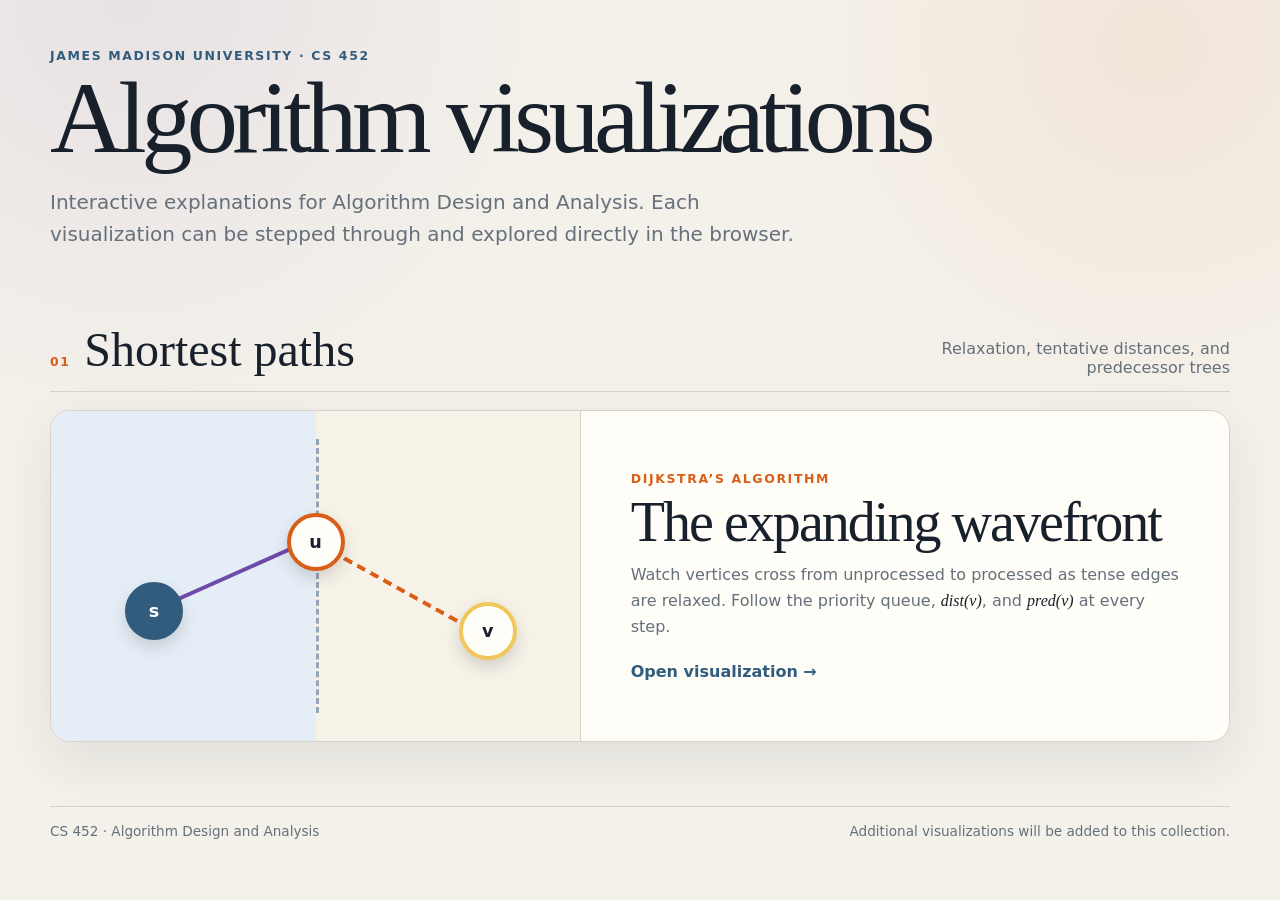
==== index.html @ d9c37bb4 "Add visualization catalog and Dijkstra wavefront" ====
<!doctype html>
<html lang="en">
<head>
  <meta charset="utf-8">
  <meta name="viewport" content="width=device-width, initial-scale=1">
  <meta name="description" content="Interactive visualizations for CS 452: Algorithm Design and Analysis.">
  <title>CS 452 Visualizations</title>
  <link rel="stylesheet" href="site.css">
</head>
<body>
  <main>
    <header class="site-header">
      <p class="eyebrow">James Madison University · CS 452</p>
      <h1>Algorithm visualizations</h1>
      <p class="lede">Interactive explanations for Algorithm Design and Analysis. Each visualization can be stepped through and explored directly in the browser.</p>
    </header>

    <section aria-labelledby="shortest-paths-heading">
      <div class="section-heading">
        <div>
          <p class="section-number">01</p>
          <h2 id="shortest-paths-heading">Shortest paths</h2>
        </div>
        <p>Relaxation, tentative distances, and predecessor trees</p>
      </div>

      <div class="visualization-list">
        <a class="visualization-card" href="dijkstra-wavefront/">
          <div class="preview" aria-hidden="true">
            <div class="preview-half processed"></div>
            <div class="preview-half unprocessed"></div>
            <div class="preview-wavefront"></div>
            <div class="preview-edge edge-one"></div>
            <div class="preview-edge edge-two"></div>
            <span class="preview-node source">s</span>
            <span class="preview-node frontier">u</span>
            <span class="preview-node target">v</span>
          </div>
          <div class="card-copy">
            <p class="topic">Dijkstra’s algorithm</p>
            <h3>The expanding wavefront</h3>
            <p>Watch vertices cross from unprocessed to processed as tense edges are relaxed. Follow the priority queue, <span class="math">dist(v)</span>, and <span class="math">pred(v)</span> at every step.</p>
            <span class="open-label">Open visualization <span aria-hidden="true">→</span></span>
          </div>
        </a>
      </div>
    </section>

    <footer>
      <p>CS 452 · Algorithm Design and Analysis</p>
      <p>Additional visualizations will be added to this collection.</p>
    </footer>
  </main>
</body>
</html>
---- site.css ----
:root {
  color-scheme: light;
  --page: #f4f1ea;
  --paper: #fffdf8;
  --ink: #18212b;
  --muted: #65707b;
  --line: #d8d3c8;
  --blue-pale: #e5eef6;
  --blue: #315c7d;
  --gold: #f1c75b;
  --orange: #d95f19;
  --purple: #6f4ba8;
  --radius: 20px;
  font-family: Inter, ui-sans-serif, system-ui, -apple-system, BlinkMacSystemFont, "Segoe UI", sans-serif;
}

* {
  box-sizing: border-box;
}

body {
  margin: 0;
  background:
    radial-gradient(circle at 10% 0%, rgba(111, 75, 168, 0.09), transparent 28rem),
    radial-gradient(circle at 90% 5%, rgba(217, 95, 25, 0.08), transparent 24rem),
    var(--page);
  color: var(--ink);
}

main {
  width: min(1180px, calc(100% - 2rem));
  min-height: 100vh;
  margin: 0 auto;
  padding: 3rem 0 2rem;
}

.site-header {
  max-width: 920px;
  margin-bottom: 4.5rem;
}

.eyebrow,
.topic,
.section-number {
  margin: 0;
  color: var(--blue);
  font-size: 0.78rem;
  font-weight: 800;
  letter-spacing: 0.13em;
  text-transform: uppercase;
}

h1,
h2,
h3 {
  font-family: Georgia, "Times New Roman", serif;
  font-weight: 500;
}

h1 {
  margin: 0.45rem 0 0;
  font-size: clamp(3rem, 8vw, 6.7rem);
  letter-spacing: -0.055em;
  line-height: 0.94;
}

.lede {
  max-width: 760px;
  margin: 1.2rem 0 0;
  color: var(--muted);
  font-size: clamp(1.05rem, 2vw, 1.25rem);
  line-height: 1.6;
}

.section-heading {
  display: flex;
  align-items: end;
  justify-content: space-between;
  gap: 1.5rem;
  margin-bottom: 1.1rem;
  padding-bottom: 0.9rem;
  border-bottom: 1px solid var(--line);
}

.section-heading > div {
  display: flex;
  align-items: baseline;
  gap: 0.85rem;
}

.section-heading h2 {
  margin: 0;
  font-size: clamp(1.9rem, 4vw, 3rem);
}

.section-heading > p {
  max-width: 390px;
  margin: 0;
  color: var(--muted);
  text-align: right;
}

.section-number {
  color: var(--orange);
}

.visualization-list {
  display: grid;
  gap: 1rem;
}

.visualization-card {
  display: grid;
  grid-template-columns: minmax(300px, 0.9fr) minmax(320px, 1.1fr);
  overflow: hidden;
  border: 1px solid var(--line);
  border-radius: var(--radius);
  background: var(--paper);
  color: inherit;
  text-decoration: none;
  box-shadow: 0 20px 55px rgba(35, 42, 49, 0.09);
  transition: transform 160ms ease, box-shadow 160ms ease, border-color 160ms ease;
}

.visualization-card:hover {
  transform: translateY(-3px);
  border-color: #aaa398;
  box-shadow: 0 24px 65px rgba(35, 42, 49, 0.14);
}

.visualization-card:focus-visible {
  outline: 4px solid rgba(49, 92, 125, 0.34);
  outline-offset: 4px;
}

.preview {
  position: relative;
  min-height: 330px;
  overflow: hidden;
  border-right: 1px solid var(--line);
}

.preview-half {
  position: absolute;
  inset-block: 0;
  width: 50%;
}

.preview-half.processed {
  left: 0;
  background: var(--blue-pale);
}

.preview-half.unprocessed {
  right: 0;
  background: #f7f2e8;
}

.preview-wavefront {
  position: absolute;
  top: 28px;
  bottom: 28px;
  left: 50%;
  border-left: 3px dashed rgba(49, 92, 125, 0.5);
}

.preview-node {
  position: absolute;
  z-index: 2;
  display: grid;
  width: 58px;
  height: 58px;
  place-items: center;
  border: 4px solid var(--gold);
  border-radius: 50%;
  background: var(--paper);
  color: var(--ink);
  font-size: 1.1rem;
  font-weight: 900;
  box-shadow: 0 7px 15px rgba(35, 42, 49, 0.17);
}

.preview-node.source {
  left: 14%;
  top: 52%;
  border-color: var(--blue);
  background: var(--blue);
  color: white;
}

.preview-node.frontier {
  left: calc(50% - 29px);
  top: 31%;
  border-color: var(--orange);
}

.preview-node.target {
  right: 12%;
  top: 58%;
}

.preview-edge {
  position: absolute;
  z-index: 1;
  height: 4px;
  transform-origin: left center;
}

.edge-one {
  left: 22%;
  top: 58%;
  width: 31%;
  background: var(--purple);
  transform: rotate(-24deg);
}

.edge-two {
  left: 53%;
  top: 42%;
  width: 31%;
  background: repeating-linear-gradient(90deg, var(--orange) 0 9px, transparent 9px 15px);
  transform: rotate(29deg);
}

.card-copy {
  align-self: center;
  padding: clamp(1.6rem, 4vw, 3.1rem);
}

.topic {
  color: var(--orange);
}

.card-copy h3 {
  margin: 0.5rem 0 0.8rem;
  font-size: clamp(2rem, 4.5vw, 3.5rem);
  letter-spacing: -0.035em;
  line-height: 1;
}

.card-copy p:not(.topic) {
  margin: 0;
  color: var(--muted);
  font-size: 1rem;
  line-height: 1.6;
}

.math {
  color: var(--ink);
  font-family: Georgia, "Times New Roman", serif;
  font-style: italic;
}

.open-label {
  display: inline-block;
  margin-top: 1.4rem;
  color: var(--blue);
  font-weight: 800;
}

footer {
  display: flex;
  justify-content: space-between;
  gap: 1rem;
  margin-top: 4rem;
  padding-top: 1rem;
  border-top: 1px solid var(--line);
  color: var(--muted);
  font-size: 0.85rem;
}

footer p {
  margin: 0;
}

@media (max-width: 760px) {
  main {
    padding-top: 1.6rem;
  }

  .site-header {
    margin-bottom: 3rem;
  }

  .section-heading {
    align-items: start;
    flex-direction: column;
  }

  .section-heading > p {
    text-align: left;
  }

  .visualization-card {
    grid-template-columns: 1fr;
  }

  .preview {
    min-height: 260px;
    border-right: 0;
    border-bottom: 1px solid var(--line);
  }

  footer {
    flex-direction: column;
  }
}

@media (prefers-reduced-motion: reduce) {
  .visualization-card {
    transition: none;
  }
}
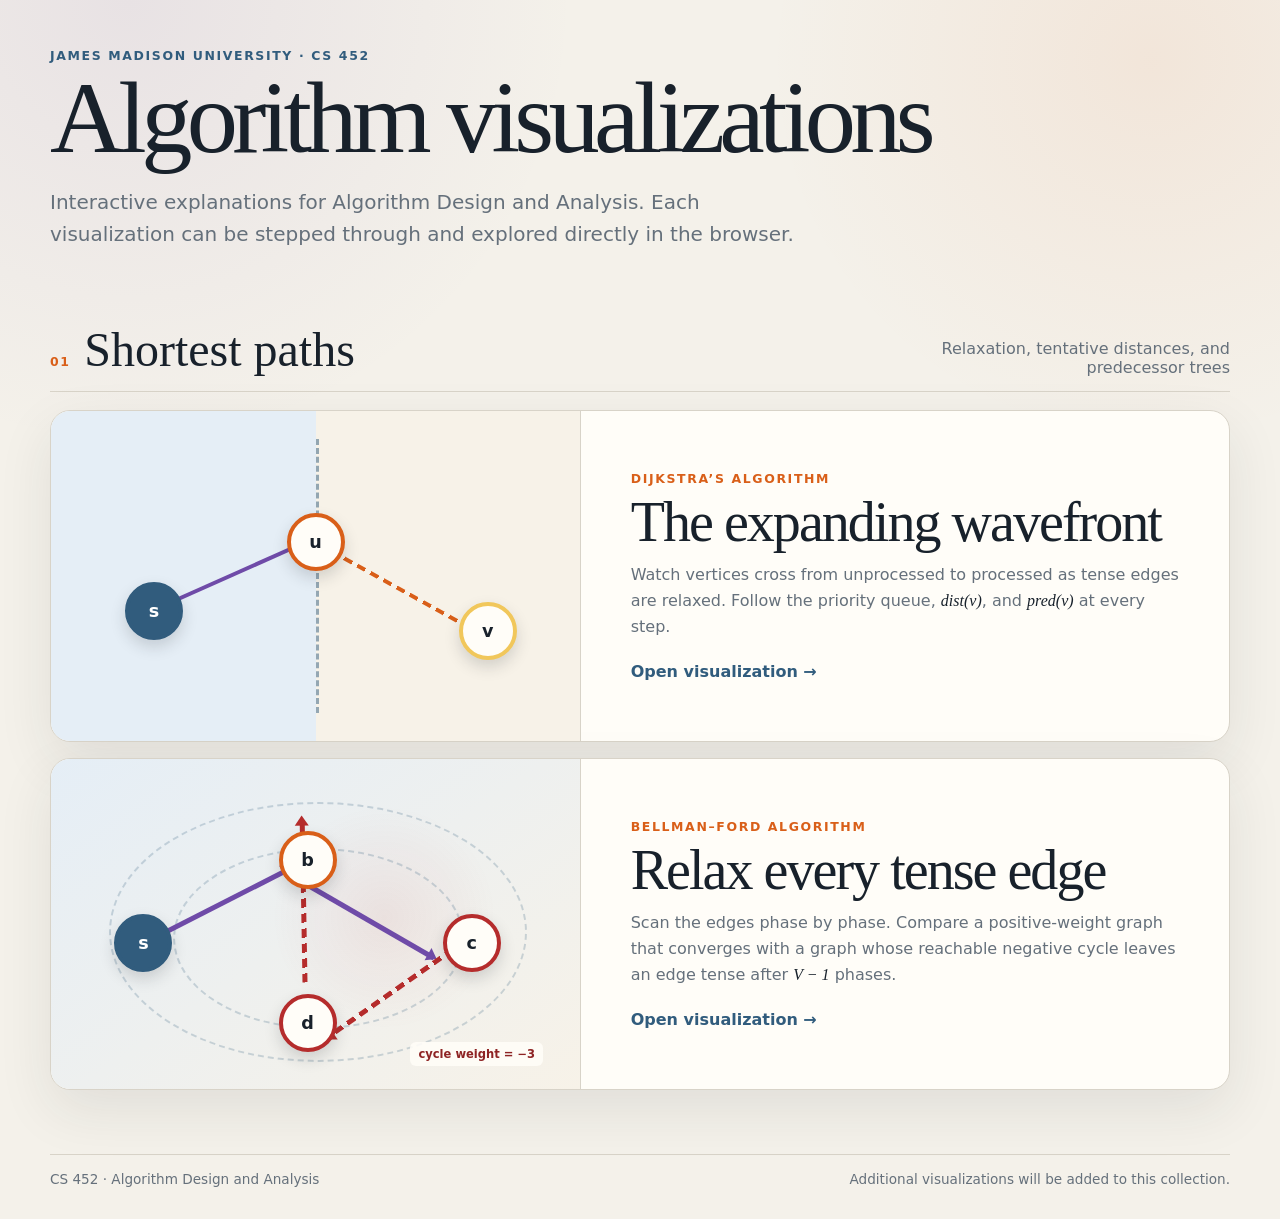
==== commit 2c1627bc: "Add Bellman-Ford visualization" ====
--- a/index.html
+++ b/index.html
@@ -43,6 +43,28 @@
             <span class="open-label">Open visualization <span aria-hidden="true">→</span></span>
           </div>
         </a>
+
+        <a class="visualization-card" href="bellman-ford/">
+          <div class="preview bellman-preview" aria-hidden="true">
+            <div class="phase-rings ring-one"></div>
+            <div class="phase-rings ring-two"></div>
+            <div class="bf-edge bf-edge-one"></div>
+            <div class="bf-edge bf-edge-two"></div>
+            <div class="bf-edge bf-edge-three negative"></div>
+            <div class="bf-edge bf-edge-four negative"></div>
+            <span class="preview-node bf-source">s</span>
+            <span class="preview-node bf-b">b</span>
+            <span class="preview-node bf-c">c</span>
+            <span class="preview-node bf-d">d</span>
+            <span class="cycle-total">cycle weight = −3</span>
+          </div>
+          <div class="card-copy">
+            <p class="topic">Bellman–Ford algorithm</p>
+            <h3>Relax every tense edge</h3>
+            <p>Scan the edges phase by phase. Compare a positive-weight graph that converges with a graph whose reachable negative cycle leaves an edge tense after <span class="math">V − 1</span> phases.</p>
+            <span class="open-label">Open visualization <span aria-hidden="true">→</span></span>
+          </div>
+        </a>
       </div>
     </section>
 
--- a/site.css
+++ b/site.css
@@ -222,6 +222,120 @@
   transform: rotate(29deg);
 }
 
+.bellman-preview {
+  background:
+    radial-gradient(circle at 63% 48%, rgba(181, 44, 44, 0.08), transparent 7rem),
+    linear-gradient(145deg, var(--blue-pale), #f7f2e8);
+}
+
+.phase-rings {
+  position: absolute;
+  border: 2px dashed rgba(49, 92, 125, 0.22);
+  border-radius: 50%;
+}
+
+.ring-one {
+  inset: 27% 22% 18% 23%;
+}
+
+.ring-two {
+  inset: 13% 10% 8% 11%;
+}
+
+.bf-edge {
+  position: absolute;
+  z-index: 1;
+  height: 5px;
+  background: var(--purple);
+  transform-origin: left center;
+}
+
+.bf-edge::after {
+  position: absolute;
+  top: -5px;
+  right: -3px;
+  width: 0;
+  height: 0;
+  border-top: 7px solid transparent;
+  border-bottom: 7px solid transparent;
+  border-left: 10px solid var(--purple);
+  content: "";
+}
+
+.bf-edge-one {
+  left: 20%;
+  top: 53%;
+  width: 28%;
+  transform: rotate(-27deg);
+}
+
+.bf-edge-two {
+  left: 49%;
+  top: 38%;
+  width: 27%;
+  transform: rotate(30deg);
+}
+
+.bf-edge-three {
+  left: 48%;
+  top: 67%;
+  width: 31%;
+  transform: rotate(-91deg);
+}
+
+.bf-edge-four {
+  left: 76%;
+  top: 57%;
+  width: 29%;
+  transform: rotate(145deg);
+}
+
+.bf-edge.negative {
+  background: repeating-linear-gradient(90deg, #b52c2c 0 9px, transparent 9px 15px);
+}
+
+.bf-edge.negative::after {
+  border-left-color: #b52c2c;
+}
+
+.preview-node.bf-source {
+  left: 12%;
+  top: 47%;
+  border-color: var(--blue);
+  background: var(--blue);
+  color: white;
+}
+
+.preview-node.bf-b {
+  left: 43%;
+  top: 22%;
+  border-color: var(--orange);
+}
+
+.preview-node.bf-c {
+  right: 15%;
+  top: 47%;
+  border-color: #b52c2c;
+}
+
+.preview-node.bf-d {
+  left: 43%;
+  bottom: 11%;
+  border-color: #b52c2c;
+}
+
+.cycle-total {
+  position: absolute;
+  right: 7%;
+  bottom: 7%;
+  padding: 0.3rem 0.5rem;
+  border-radius: 6px;
+  background: rgba(255, 253, 248, 0.9);
+  color: #8e2424;
+  font-size: 0.72rem;
+  font-weight: 900;
+}
+
 .card-copy {
   align-self: center;
   padding: clamp(1.6rem, 4vw, 3.1rem);
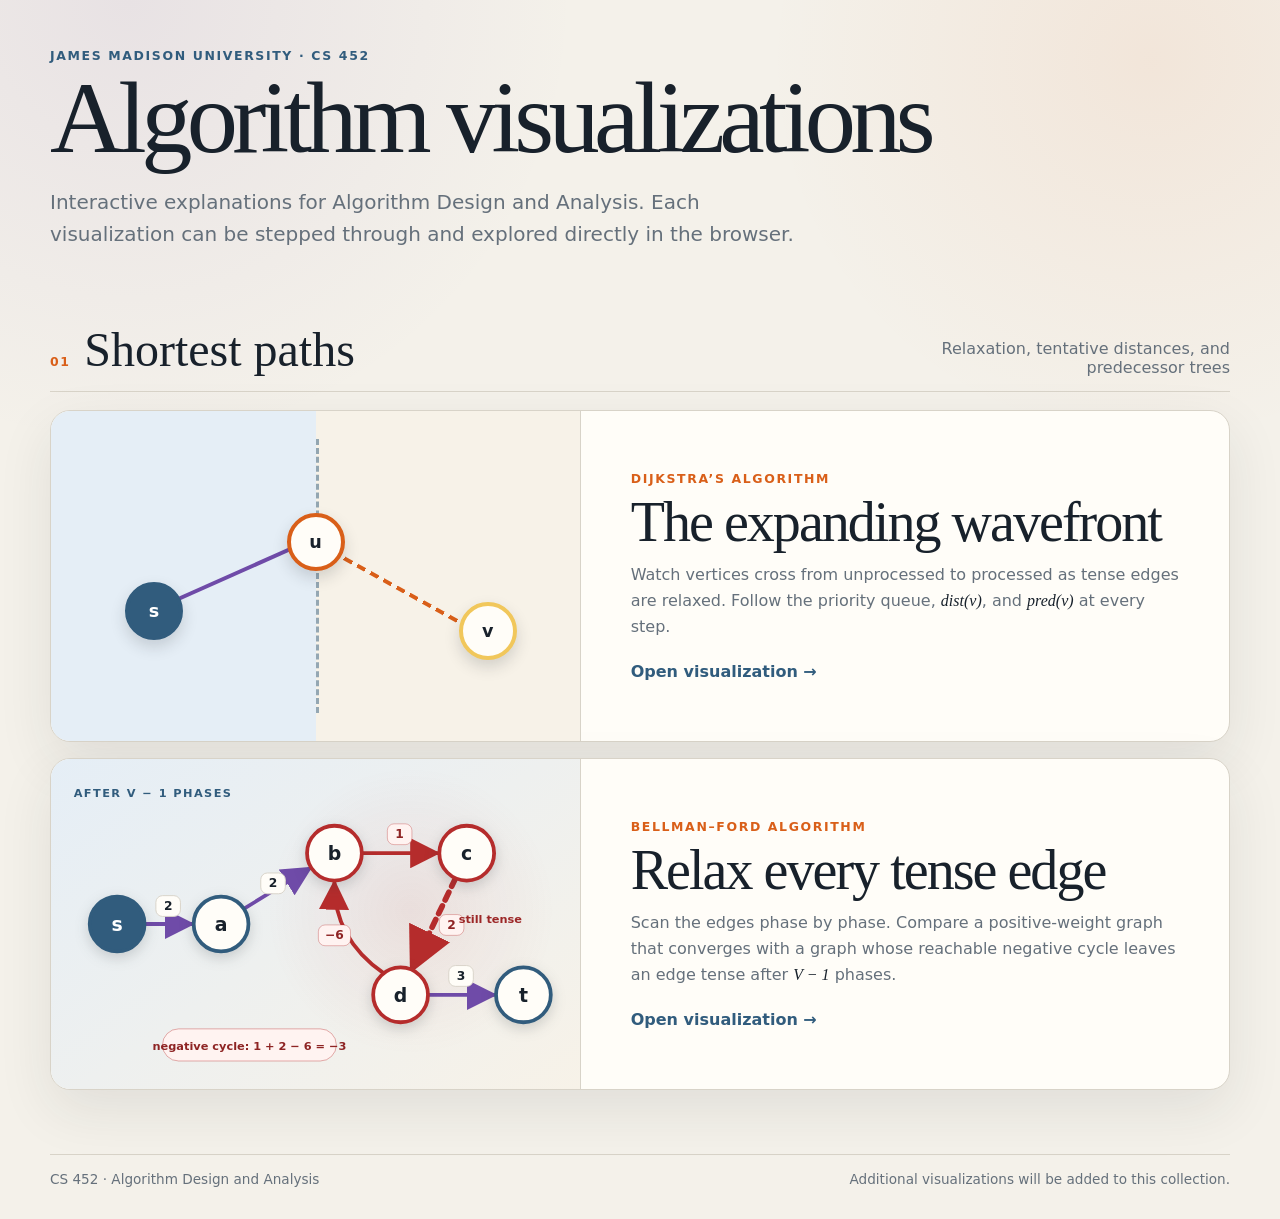
==== commit d2c49736: "Improve Bellman-Ford catalog preview" ====
--- a/index.html
+++ b/index.html
@@ -46,17 +46,45 @@
 
         <a class="visualization-card" href="bellman-ford/">
           <div class="preview bellman-preview" aria-hidden="true">
-            <div class="phase-rings ring-one"></div>
-            <div class="phase-rings ring-two"></div>
-            <div class="bf-edge bf-edge-one"></div>
-            <div class="bf-edge bf-edge-two"></div>
-            <div class="bf-edge bf-edge-three negative"></div>
-            <div class="bf-edge bf-edge-four negative"></div>
-            <span class="preview-node bf-source">s</span>
-            <span class="preview-node bf-b">b</span>
-            <span class="preview-node bf-c">c</span>
-            <span class="preview-node bf-d">d</span>
-            <span class="cycle-total">cycle weight = −3</span>
+            <svg class="bellman-thumbnail" viewBox="0 0 560 330" preserveAspectRatio="xMidYMid meet">
+              <defs>
+                <marker id="bf-arrow-normal" viewBox="0 0 10 10" refX="9" refY="5" markerWidth="8" markerHeight="8" orient="auto">
+                  <path d="M 0 0 L 10 5 L 0 10 z"></path>
+                </marker>
+                <marker id="bf-arrow-cycle" viewBox="0 0 10 10" refX="9" refY="5" markerWidth="8" markerHeight="8" orient="auto">
+                  <path d="M 0 0 L 10 5 L 0 10 z"></path>
+                </marker>
+              </defs>
+
+              <text class="bf-phase-label" x="24" y="31">AFTER V − 1 PHASES</text>
+
+              <path class="bf-path normal" d="M 99 165 L 149 165"></path>
+              <path class="bf-path normal" d="M 204 149 L 274 106"></path>
+              <path class="bf-path cycle" d="M 329 90 L 409 90"></path>
+              <path class="bf-path cycle tense" d="M 428 117 L 382 213"></path>
+              <path class="bf-path cycle" d="M 352 217 Q 299 180 300 121"></path>
+              <path class="bf-path normal" d="M 399 240 L 469 240"></path>
+
+              <g class="bf-weight" transform="translate(124 146)"><rect x="-13" y="-11" width="26" height="22" rx="7"></rect><text>2</text></g>
+              <g class="bf-weight" transform="translate(235 122)"><rect x="-13" y="-11" width="26" height="22" rx="7"></rect><text>2</text></g>
+              <g class="bf-weight cycle" transform="translate(369 70)"><rect x="-13" y="-11" width="26" height="22" rx="7"></rect><text>1</text></g>
+              <g class="bf-weight cycle" transform="translate(424 166)"><rect x="-13" y="-11" width="26" height="22" rx="7"></rect><text>2</text></g>
+              <g class="bf-weight cycle" transform="translate(300 177)"><rect x="-17" y="-11" width="34" height="22" rx="7"></rect><text>−6</text></g>
+              <g class="bf-weight" transform="translate(434 220)"><rect x="-13" y="-11" width="26" height="22" rx="7"></rect><text>3</text></g>
+
+              <g class="bf-mini-node source" transform="translate(70 165)"><circle r="29"></circle><text>s</text></g>
+              <g class="bf-mini-node" transform="translate(180 165)"><circle r="29"></circle><text>a</text></g>
+              <g class="bf-mini-node cycle" transform="translate(300 90)"><circle r="29"></circle><text>b</text></g>
+              <g class="bf-mini-node cycle" transform="translate(440 90)"><circle r="29"></circle><text>c</text></g>
+              <g class="bf-mini-node cycle" transform="translate(370 240)"><circle r="29"></circle><text>d</text></g>
+              <g class="bf-mini-node" transform="translate(500 240)"><circle r="29"></circle><text>t</text></g>
+
+              <g class="bf-cycle-callout" transform="translate(118 276)">
+                <rect x="0" y="0" width="184" height="34" rx="17"></rect>
+                <text x="92" y="22">negative cycle: 1 + 2 − 6 = −3</text>
+              </g>
+              <text class="bf-tense-label" x="465" y="164">still tense</text>
+            </svg>
           </div>
           <div class="card-copy">
             <p class="topic">Bellman–Ford algorithm</p>
--- a/site.css
+++ b/site.css
@@ -224,117 +224,52 @@
 
 .bellman-preview {
   background:
-    radial-gradient(circle at 63% 48%, rgba(181, 44, 44, 0.08), transparent 7rem),
+    radial-gradient(circle at 68% 46%, rgba(181, 44, 44, 0.09), transparent 9rem),
     linear-gradient(145deg, var(--blue-pale), #f7f2e8);
 }
 
-.phase-rings {
-  position: absolute;
-  border: 2px dashed rgba(49, 92, 125, 0.22);
-  border-radius: 50%;
-}
-
-.ring-one {
-  inset: 27% 22% 18% 23%;
-}
-
-.ring-two {
-  inset: 13% 10% 8% 11%;
-}
-
-.bf-edge {
-  position: absolute;
-  z-index: 1;
-  height: 5px;
-  background: var(--purple);
-  transform-origin: left center;
-}
-
-.bf-edge::after {
-  position: absolute;
-  top: -5px;
-  right: -3px;
-  width: 0;
-  height: 0;
-  border-top: 7px solid transparent;
-  border-bottom: 7px solid transparent;
-  border-left: 10px solid var(--purple);
-  content: "";
-}
-
-.bf-edge-one {
-  left: 20%;
-  top: 53%;
-  width: 28%;
-  transform: rotate(-27deg);
-}
-
-.bf-edge-two {
-  left: 49%;
-  top: 38%;
-  width: 27%;
-  transform: rotate(30deg);
-}
-
-.bf-edge-three {
-  left: 48%;
-  top: 67%;
-  width: 31%;
-  transform: rotate(-91deg);
-}
-
-.bf-edge-four {
-  left: 76%;
-  top: 57%;
-  width: 29%;
-  transform: rotate(145deg);
-}
-
-.bf-edge.negative {
-  background: repeating-linear-gradient(90deg, #b52c2c 0 9px, transparent 9px 15px);
-}
-
-.bf-edge.negative::after {
-  border-left-color: #b52c2c;
-}
-
-.preview-node.bf-source {
-  left: 12%;
-  top: 47%;
-  border-color: var(--blue);
-  background: var(--blue);
-  color: white;
-}
-
-.preview-node.bf-b {
-  left: 43%;
-  top: 22%;
-  border-color: var(--orange);
-}
-
-.preview-node.bf-c {
-  right: 15%;
-  top: 47%;
-  border-color: #b52c2c;
-}
-
-.preview-node.bf-d {
-  left: 43%;
-  bottom: 11%;
-  border-color: #b52c2c;
-}
-
-.cycle-total {
-  position: absolute;
-  right: 7%;
-  bottom: 7%;
-  padding: 0.3rem 0.5rem;
-  border-radius: 6px;
-  background: rgba(255, 253, 248, 0.9);
-  color: #8e2424;
-  font-size: 0.72rem;
+.bellman-thumbnail { display: block; width: 100%; height: 100%; }
+.bellman-thumbnail #bf-arrow-normal path { fill: var(--purple); }
+.bellman-thumbnail #bf-arrow-cycle path { fill: #b52c2c; }
+
+.bf-path {
+  fill: none;
+  stroke-width: 4;
+  stroke-linecap: round;
+}
+
+.bf-path.normal { stroke: var(--purple); marker-end: url(#bf-arrow-normal); }
+.bf-path.cycle { stroke: #b52c2c; marker-end: url(#bf-arrow-cycle); }
+.bf-path.tense { stroke-width: 6; stroke-dasharray: 9 7; }
+
+.bf-mini-node circle {
+  fill: var(--paper);
+  stroke: var(--blue);
+  stroke-width: 4;
+  filter: drop-shadow(0 5px 7px rgba(35, 42, 49, 0.18));
+}
+
+.bf-mini-node text {
+  fill: var(--ink);
+  font-size: 20px;
   font-weight: 900;
-}
+  text-anchor: middle;
+  dominant-baseline: central;
+}
+
+.bf-mini-node.source circle { fill: var(--blue); }
+.bf-mini-node.source text { fill: white; }
+.bf-mini-node.cycle circle { stroke: #b52c2c; }
+
+.bf-weight rect { fill: var(--paper); stroke: var(--line); }
+.bf-weight text { fill: var(--ink); font-size: 13px; font-weight: 900; text-anchor: middle; dominant-baseline: central; }
+.bf-weight.cycle rect { fill: #fff3f1; stroke: rgba(181, 44, 44, 0.35); }
+.bf-weight.cycle text { fill: #8e2424; }
+
+.bf-phase-label { fill: var(--blue); font-size: 12px; font-weight: 900; letter-spacing: 1.5px; }
+.bf-tense-label { fill: #9c2727; font-size: 12px; font-weight: 900; text-anchor: middle; }
+.bf-cycle-callout rect { fill: #fff3f1; stroke: rgba(181, 44, 44, 0.4); }
+.bf-cycle-callout text { fill: #8e2424; font-size: 12px; font-weight: 900; text-anchor: middle; }
 
 .card-copy {
   align-self: center;
